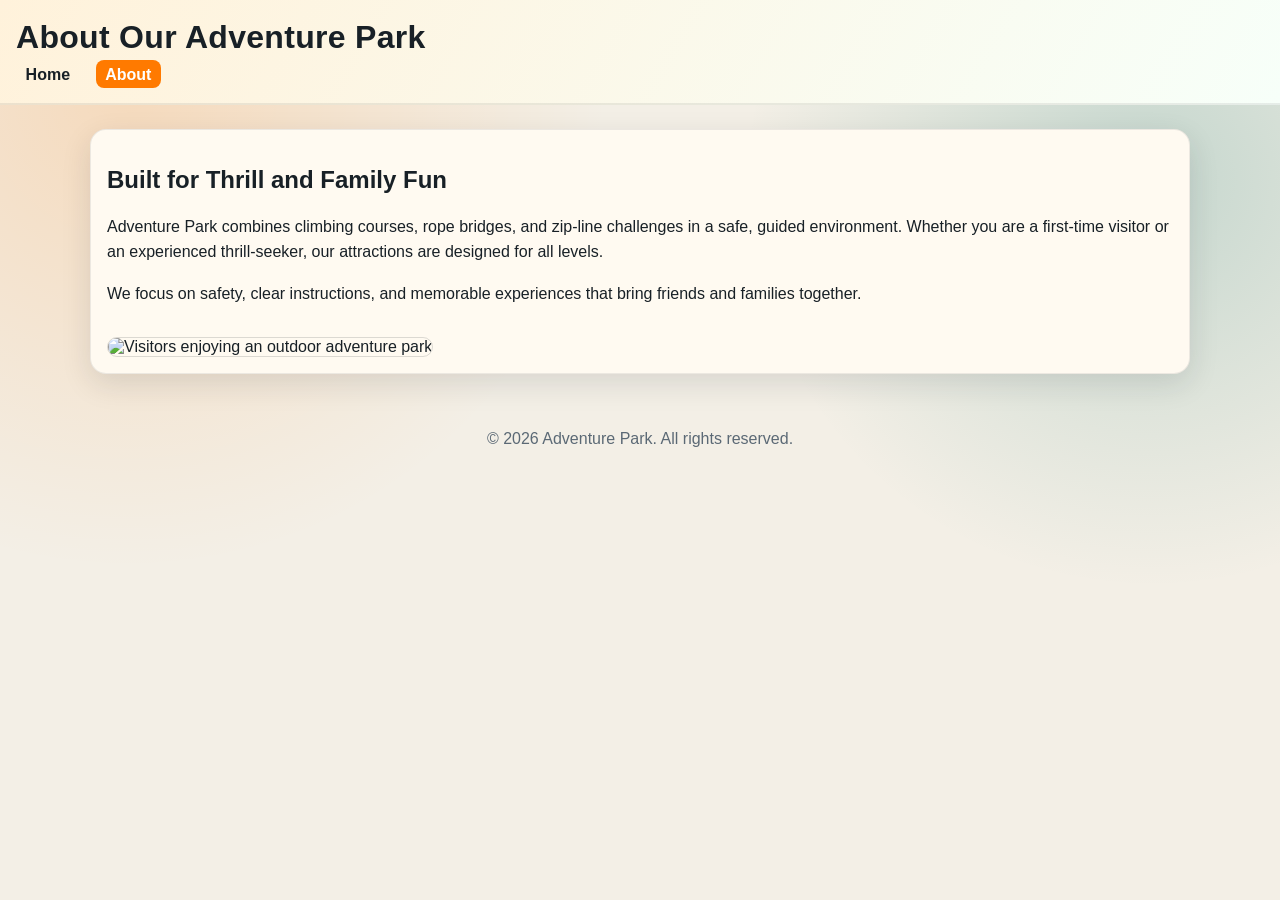
==== about.html @ 9f2a678f "Initial GLA4 Adventure Park website" ====
<!DOCTYPE html>
<!--
  Author: Student Submission
  AI Declaration:
  GitHub Copilot was used to help draft code, explain parts of the assignment by drawing parallels to PLC programming and robotics principles, and help fix errors and refine the code.
  Technical background: PLC programming and robotics systems.
-->
<html lang="en">
<head>
  <meta charset="UTF-8" />
  <meta name="viewport" content="width=device-width, initial-scale=1.0" />
  <title>About Adventure Park</title>
  <link rel="stylesheet" href="css/style.css" />
</head>
<body>
  <header class="site-header">
    <h1>About Our Adventure Park</h1>
    <nav>
      <ul class="nav-list">
        <li><a href="index.html">Home</a></li>
        <li><a href="about.html" class="active">About</a></li>
      </ul>
    </nav>
  </header>

  <main class="layout">
    <section class="panel about-panel">
      <h2>Built for Thrill and Family Fun</h2>
      <p>
        Adventure Park combines climbing courses, rope bridges, and zip-line challenges
        in a safe, guided environment. Whether you are a first-time visitor or an
        experienced thrill-seeker, our attractions are designed for all levels.
      </p>
      <p>
        We focus on safety, clear instructions, and memorable experiences that bring
        friends and families together.
      </p>
      <img
        class="about-image"
        src="https://images.unsplash.com/photo-1506905925346-21bda4d32df4?auto=format&fit=crop&w=1200&q=80"
        alt="Visitors enjoying an outdoor adventure park"
      />
    </section>
  </main>

  <footer class="site-footer">
    <p>&copy; <span id="currentYear">0000</span> Adventure Park. All rights reserved.</p>
  </footer>

  <script src="js/booking.js" defer></script>
</body>
</html>
---- css/style.css ----
:root {
  --bg: #f3efe6;
  --surface: #fffaf1;
  --surface-2: #ffffff;
  --ink: #182026;
  --muted: #5b6975;
  --accent: #ff7a00;
  --accent-2: #0f766e;
  --danger: #b42318;
  --ok: #166534;
  --shadow: 0 10px 30px rgba(24, 32, 38, 0.12);
}

* {
  box-sizing: border-box;
}

body {
  margin: 0;
  font-family: "Trebuchet MS", "Segoe UI", sans-serif;
  color: var(--ink);
  background:
    radial-gradient(circle at 10% 10%, rgba(255, 122, 0, 0.18), transparent 34%),
    radial-gradient(circle at 90% 20%, rgba(15, 118, 110, 0.2), transparent 30%),
    var(--bg);
  min-height: 100vh;
}

.site-header {
  padding: 1.2rem 1rem;
  background: linear-gradient(120deg, #fff2db, #f7fff9);
  border-bottom: 2px solid rgba(24, 32, 38, 0.08);
  position: sticky;
  top: 0;
  z-index: 10;
}

.site-header h1 {
  margin: 0 0 0.6rem;
  letter-spacing: 0.3px;
}

.nav-list {
  list-style: none;
  display: flex;
  gap: 1rem;
  margin: 0;
  padding: 0;
}

.nav-list a {
  text-decoration: none;
  color: var(--ink);
  font-weight: 700;
  padding: 0.35rem 0.6rem;
  border-radius: 0.5rem;
}

.nav-list a:hover,
.nav-list a.active {
  background: var(--accent);
  color: #fff;
}

.layout {
  width: min(1100px, 94%);
  margin: 1.5rem auto;
  display: grid;
  gap: 1rem;
}

.panel {
  background: var(--surface);
  border: 1px solid rgba(24, 32, 38, 0.08);
  border-radius: 1rem;
  padding: 1rem;
  box-shadow: var(--shadow);
  animation: riseIn 0.45s ease;
}

.ticket-form {
  display: grid;
  gap: 0.5rem;
}

.ticket-form input,
.search-wrap input {
  border: 1px solid #ced4da;
  border-radius: 0.5rem;
  padding: 0.6rem;
  font: inherit;
}

.ticket-form button {
  margin-top: 0.5rem;
  border: 0;
  border-radius: 0.6rem;
  padding: 0.75rem 0.9rem;
  font: inherit;
  font-weight: 700;
  color: #fff;
  background: linear-gradient(90deg, var(--accent), #ff9b4a);
  cursor: pointer;
}

.ticket-form button:hover {
  filter: brightness(0.95);
}

.confirmation {
  font-weight: 700;
  color: var(--ok);
}

.search-wrap {
  display: grid;
  gap: 0.35rem;
  margin-bottom: 0.8rem;
}

.stats {
  display: flex;
  flex-wrap: wrap;
  gap: 1rem;
  margin-bottom: 0.8rem;
  color: var(--muted);
}

.loading {
  color: var(--muted);
  font-style: italic;
}

.error {
  color: var(--danger);
  font-weight: 700;
}

.user-grid {
  display: grid;
  grid-template-columns: repeat(auto-fit, minmax(240px, 1fr));
  gap: 0.8rem;
}

.user-card {
  background: var(--surface-2);
  border: 1px solid rgba(24, 32, 38, 0.12);
  border-radius: 0.8rem;
  padding: 0.9rem;
  display: grid;
  gap: 0.45rem;
}

.user-card img {
  width: 74px;
  height: 74px;
  border-radius: 50%;
  object-fit: cover;
  border: 2px solid rgba(15, 118, 110, 0.3);
}

.user-card p {
  margin: 0;
}

.posts-list {
  display: grid;
  gap: 0.7rem;
}

.post-item {
  background: #fff;
  border-left: 5px solid var(--accent-2);
  padding: 0.7rem;
  border-radius: 0.5rem;
}

.post-item h3 {
  margin: 0 0 0.35rem;
  text-transform: capitalize;
}

.post-item p {
  margin: 0;
  color: #334155;
}

.about-panel p {
  line-height: 1.6;
}

.about-image {
  margin-top: 0.9rem;
  width: 100%;
  max-height: 420px;
  object-fit: cover;
  border-radius: 0.8rem;
  border: 1px solid rgba(24, 32, 38, 0.15);
}

.site-footer {
  text-align: center;
  padding: 1rem;
  margin-top: 1.2rem;
  color: var(--muted);
}

@keyframes riseIn {
  from {
    transform: translateY(8px);
    opacity: 0;
  }
  to {
    transform: translateY(0);
    opacity: 1;
  }
}

@media (max-width: 640px) {
  .site-header {
    position: static;
  }

  .site-header h1 {
    font-size: 1.3rem;
  }
}
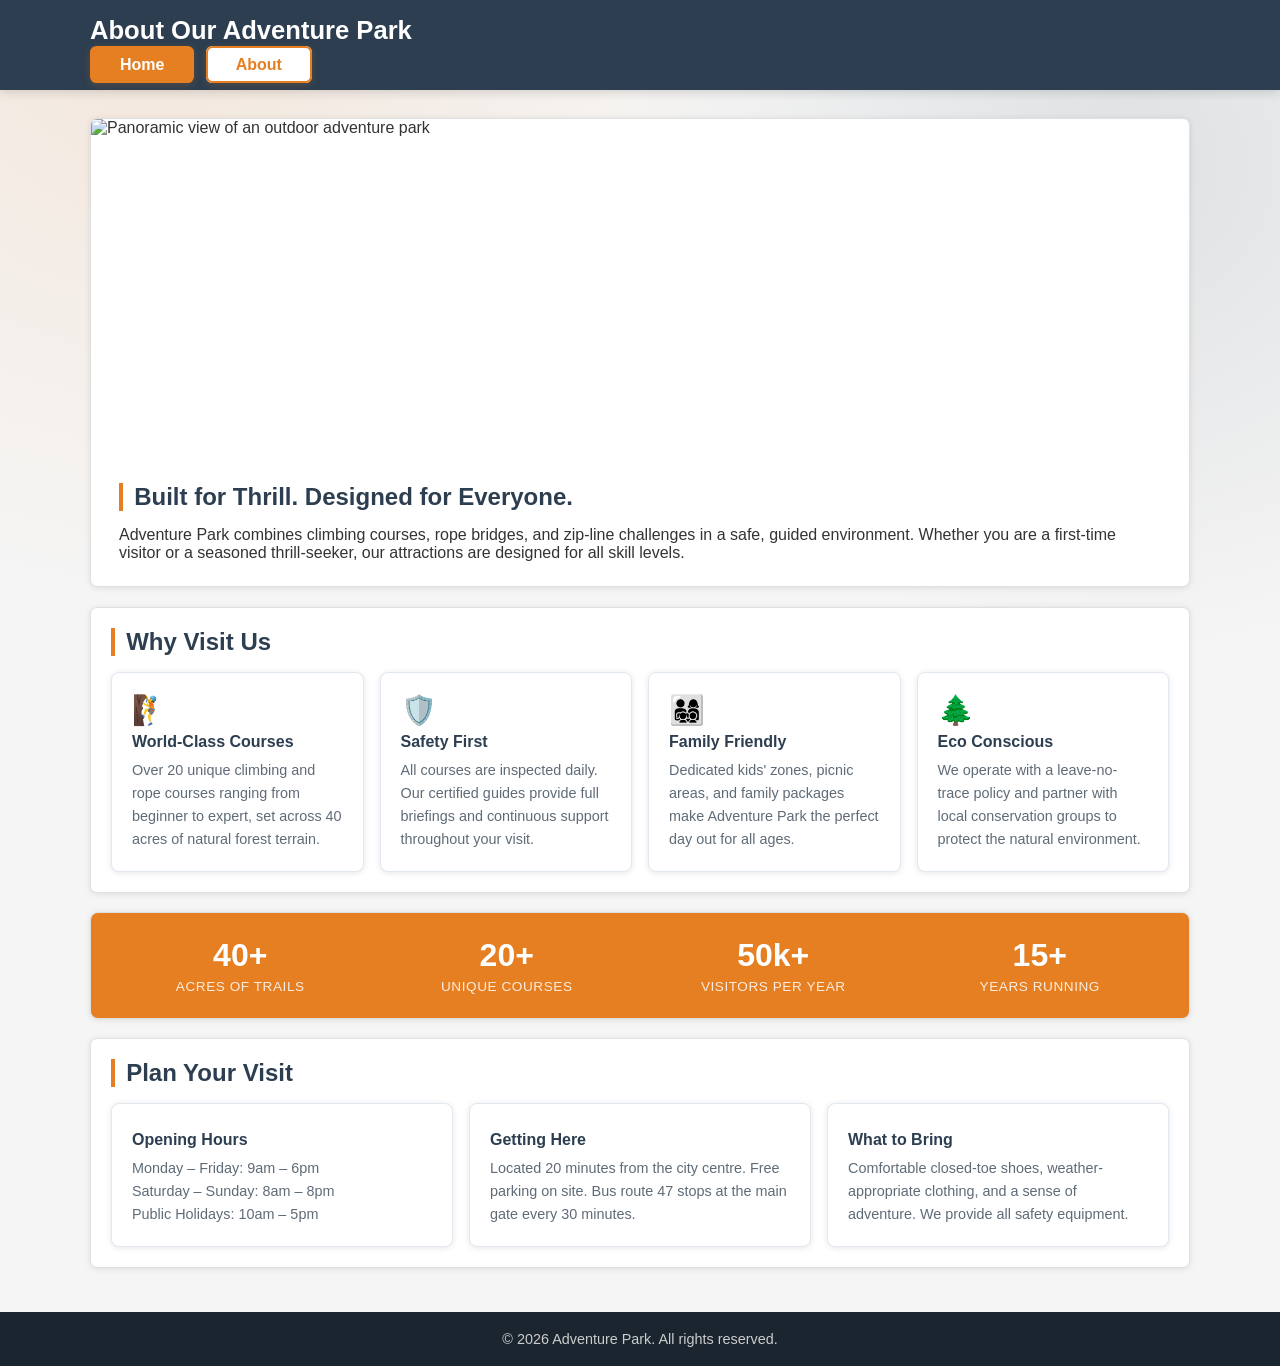
==== commit 52969233: "enhance-about-page" ====
--- a/about.html
+++ b/about.html
@@ -24,23 +24,82 @@
   </header>
 
   <main class="layout">
-    <section class="panel about-panel">
-      <h2>Built for Thrill and Family Fun</h2>
-      <p>
-        Adventure Park combines climbing courses, rope bridges, and zip-line challenges
-        in a safe, guided environment. Whether you are a first-time visitor or an
-        experienced thrill-seeker, our attractions are designed for all levels.
-      </p>
-      <p>
-        We focus on safety, clear instructions, and memorable experiences that bring
-        friends and families together.
-      </p>
+
+    <section class="panel about-hero">
       <img
-        class="about-image"
-        src="https://images.unsplash.com/photo-1506905925346-21bda4d32df4?auto=format&fit=crop&w=1200&q=80"
-        alt="Visitors enjoying an outdoor adventure park"
+        class="about-hero-image"
+        src="https://images.unsplash.com/photo-1506905925346-21bda4d32df4?auto=format&fit=crop&w=1400&q=80"
+        alt="Panoramic view of an outdoor adventure park"
       />
+      <div class="about-hero-text">
+        <h2>Built for Thrill. Designed for Everyone.</h2>
+        <p>Adventure Park combines climbing courses, rope bridges, and zip-line challenges in a safe, guided environment. Whether you are a first-time visitor or a seasoned thrill-seeker, our attractions are designed for all skill levels.</p>
+      </div>
     </section>
+
+    <section class="panel">
+      <h2>Why Visit Us</h2>
+      <div class="about-grid">
+        <div class="about-card">
+          <span class="about-icon">🧗</span>
+          <h3>World-Class Courses</h3>
+          <p>Over 20 unique climbing and rope courses ranging from beginner to expert, set across 40 acres of natural forest terrain.</p>
+        </div>
+        <div class="about-card">
+          <span class="about-icon">🛡️</span>
+          <h3>Safety First</h3>
+          <p>All courses are inspected daily. Our certified guides provide full briefings and continuous support throughout your visit.</p>
+        </div>
+        <div class="about-card">
+          <span class="about-icon">👨‍👩‍👧‍👦</span>
+          <h3>Family Friendly</h3>
+          <p>Dedicated kids' zones, picnic areas, and family packages make Adventure Park the perfect day out for all ages.</p>
+        </div>
+        <div class="about-card">
+          <span class="about-icon">🌲</span>
+          <h3>Eco Conscious</h3>
+          <p>We operate with a leave-no-trace policy and partner with local conservation groups to protect the natural environment.</p>
+        </div>
+      </div>
+    </section>
+
+    <section class="panel about-stats">
+      <div class="stat-item">
+        <span class="stat-number">40+</span>
+        <span class="stat-label">Acres of Trails</span>
+      </div>
+      <div class="stat-item">
+        <span class="stat-number">20+</span>
+        <span class="stat-label">Unique Courses</span>
+      </div>
+      <div class="stat-item">
+        <span class="stat-number">50k+</span>
+        <span class="stat-label">Visitors Per Year</span>
+      </div>
+      <div class="stat-item">
+        <span class="stat-number">15+</span>
+        <span class="stat-label">Years Running</span>
+      </div>
+    </section>
+
+    <section class="panel">
+      <h2>Plan Your Visit</h2>
+      <div class="about-grid">
+        <div class="about-card">
+          <h3>Opening Hours</h3>
+          <p>Monday – Friday: 9am – 6pm<br>Saturday – Sunday: 8am – 8pm<br>Public Holidays: 10am – 5pm</p>
+        </div>
+        <div class="about-card">
+          <h3>Getting Here</h3>
+          <p>Located 20 minutes from the city centre. Free parking on site. Bus route 47 stops at the main gate every 30 minutes.</p>
+        </div>
+        <div class="about-card">
+          <h3>What to Bring</h3>
+          <p>Comfortable closed-toe shoes, weather-appropriate clothing, and a sense of adventure. We provide all safety equipment.</p>
+        </div>
+      </div>
+    </section>
+
   </main>
 
   <footer class="site-footer">
--- a/css/style.css
+++ b/css/style.css
@@ -1,227 +1,476 @@
+/*
+  Styling Note:
+  This stylesheet is adapted from the author's prior portfolio design system
+  and tailored for the Adventure Park project requirements.
+*/
+
 :root {
-  --bg: #f3efe6;
-  --surface: #fffaf1;
-  --surface-2: #ffffff;
-  --ink: #182026;
-  --muted: #5b6975;
-  --accent: #ff7a00;
-  --accent-2: #0f766e;
-  --danger: #b42318;
-  --ok: #166534;
-  --shadow: 0 10px 30px rgba(24, 32, 38, 0.12);
-}
-
-* {
+  --colour-primary: #2c3e50;
+  --colour-accent: #e67e22;
+  --colour-bg: #f5f5f5;
+  --colour-surface: #ffffff;
+  --colour-text: #333333;
+  --colour-muted: #5f6b77;
+  --colour-footer-bg: #1a252f;
+  --colour-footer-text: #cccccc;
+  --colour-ok-bg: #dff6e5;
+  --colour-ok-text: #155724;
+  --colour-error-bg: #fde2e2;
+  --colour-error-text: #721c24;
+  --radius: 8px;
+  --shadow-soft: 0 1px 6px rgba(0, 0, 0, 0.1);
+  --shadow-lift: 0 6px 18px rgba(0, 0, 0, 0.12);
+  --font-main: "Segoe UI", Tahoma, Geneva, Verdana, sans-serif;
+}
+
+*,
+*::before,
+*::after {
   box-sizing: border-box;
+  margin: 0;
+  padding: 0;
 }
 
 body {
-  margin: 0;
-  font-family: "Trebuchet MS", "Segoe UI", sans-serif;
-  color: var(--ink);
+  font-family: var(--font-main);
+  color: var(--colour-text);
   background:
-    radial-gradient(circle at 10% 10%, rgba(255, 122, 0, 0.18), transparent 34%),
-    radial-gradient(circle at 90% 20%, rgba(15, 118, 110, 0.2), transparent 30%),
-    var(--bg);
+    radial-gradient(circle at 12% 0%, rgba(230, 126, 34, 0.12), transparent 34%),
+    radial-gradient(circle at 88% 12%, rgba(44, 62, 80, 0.11), transparent 30%),
+    var(--colour-bg);
   min-height: 100vh;
+  display: flex;
+  flex-direction: column;
 }
 
 .site-header {
-  padding: 1.2rem 1rem;
-  background: linear-gradient(120deg, #fff2db, #f7fff9);
-  border-bottom: 2px solid rgba(24, 32, 38, 0.08);
+  background: var(--colour-primary);
+  color: #ffffff;
+  padding: 1rem 1.5rem;
   position: sticky;
   top: 0;
-  z-index: 10;
+  z-index: 100;
+  box-shadow: 0 2px 10px rgba(0, 0, 0, 0.15);
 }
 
 .site-header h1 {
-  margin: 0 0 0.6rem;
-  letter-spacing: 0.3px;
+  font-size: 1.6rem;
+  margin-bottom: 0.7rem;
+}
+
+.site-header h1,
+.site-header nav {
+  width: min(1100px, 100%);
+  margin-inline: auto;
 }
 
 .nav-list {
   list-style: none;
   display: flex;
-  gap: 1rem;
-  margin: 0;
-  padding: 0;
+  flex-wrap: wrap;
+  gap: 0.7rem;
 }
 
 .nav-list a {
+  background: var(--colour-accent);
+  color: #ffffff;
   text-decoration: none;
-  color: var(--ink);
-  font-weight: 700;
-  padding: 0.35rem 0.6rem;
-  border-radius: 0.5rem;
+  font-weight: 600;
+  padding: 0.5rem 1.75rem;
+  border: 2px solid transparent;
+  border-radius: 0.4em;
+  box-shadow: 0 2px 8px rgba(230, 126, 34, 0.22);
+  transition: background 0.2s ease, color 0.2s ease, border-color 0.2s ease, transform 0.2s ease;
 }
 
 .nav-list a:hover,
 .nav-list a.active {
-  background: var(--accent);
-  color: #fff;
+  background: #ffffff;
+  color: var(--colour-accent);
+  border-color: var(--colour-accent);
+  transform: translateY(-1px);
 }
 
 .layout {
   width: min(1100px, 94%);
-  margin: 1.5rem auto;
-  display: grid;
-  gap: 1rem;
+  margin: 1.75rem auto;
+  display: grid;
+  gap: 1.2rem;
+  flex: 1;
 }
 
 .panel {
-  background: var(--surface);
-  border: 1px solid rgba(24, 32, 38, 0.08);
-  border-radius: 1rem;
-  padding: 1rem;
-  box-shadow: var(--shadow);
-  animation: riseIn 0.45s ease;
+  background: var(--colour-surface);
+  border: 1px solid #e0e0e0;
+  border-radius: 0.45rem;
+  padding: 1.25rem;
+  box-shadow: var(--shadow-soft);
+  animation: riseIn 0.4s ease;
+}
+
+.panel h2 {
+  color: var(--colour-primary);
+  border-left: 4px solid var(--colour-accent);
+  padding-left: 0.7rem;
+  margin-bottom: 0.95rem;
 }
 
 .ticket-form {
   display: grid;
-  gap: 0.5rem;
+  gap: 0.55rem;
+}
+
+.ticket-form label,
+.search-wrap label {
+  font-weight: 600;
 }
 
 .ticket-form input,
 .search-wrap input {
-  border: 1px solid #ced4da;
-  border-radius: 0.5rem;
-  padding: 0.6rem;
   font: inherit;
+  border: 1px solid #c7ced6;
+  border-radius: 6px;
+  padding: 0.62rem 0.72rem;
+  background: #ffffff;
+}
+
+.ticket-form input:focus,
+.search-wrap input:focus {
+  outline: 2px solid rgba(230, 126, 34, 0.25);
+  border-color: var(--colour-accent);
 }
 
 .ticket-form button {
-  margin-top: 0.5rem;
-  border: 0;
-  border-radius: 0.6rem;
-  padding: 0.75rem 0.9rem;
+  margin-top: 0.45rem;
+  border: none;
+  border-radius: 6px;
+  background: var(--colour-accent);
+  color: #ffffff;
   font: inherit;
   font-weight: 700;
-  color: #fff;
-  background: linear-gradient(90deg, var(--accent), #ff9b4a);
+  padding: 0.72rem 0.95rem;
   cursor: pointer;
+  transition: background 0.2s ease, transform 0.2s ease;
 }
 
 .ticket-form button:hover {
-  filter: brightness(0.95);
+  background: #cf6d17;
+  transform: translateY(-1px);
 }
 
 .confirmation {
-  font-weight: 700;
-  color: var(--ok);
+  margin-top: 0.85rem;
+  line-height: 1.5;
+}
+
+.confirmation:not(:empty) {
+  padding: 0.7rem 0.8rem;
+  border-radius: 6px;
+  background: var(--colour-surface);
+  border-left: 4px solid var(--colour-accent);
+  color: var(--colour-primary);
+  font-weight: 600;
 }
 
 .search-wrap {
   display: grid;
   gap: 0.35rem;
-  margin-bottom: 0.8rem;
+  margin-bottom: 0.85rem;
 }
 
 .stats {
   display: flex;
   flex-wrap: wrap;
-  gap: 1rem;
-  margin-bottom: 0.8rem;
-  color: var(--muted);
+  gap: 1rem 1.6rem;
+  color: var(--colour-muted);
+  margin-bottom: 0.85rem;
+  font-weight: 600;
 }
 
 .loading {
-  color: var(--muted);
+  color: var(--colour-muted);
   font-style: italic;
-}
-
-.error {
-  color: var(--danger);
-  font-weight: 700;
+  margin-bottom: 0.55rem;
+}
+
+.error:not(:empty) {
+  background: var(--colour-error-bg);
+  color: var(--colour-error-text);
+  border-radius: 6px;
+  padding: 0.6rem 0.75rem;
+  margin-bottom: 0.7rem;
+  font-weight: 600;
 }
 
 .user-grid {
   display: grid;
   grid-template-columns: repeat(auto-fit, minmax(240px, 1fr));
-  gap: 0.8rem;
+  gap: 0.95rem;
 }
 
 .user-card {
-  background: var(--surface-2);
-  border: 1px solid rgba(24, 32, 38, 0.12);
-  border-radius: 0.8rem;
-  padding: 0.9rem;
+  background: #ffffff;
+  border: 1px solid #d9dee4;
+  border-left: 4px solid var(--colour-accent);
+  border-radius: 0.35rem;
+  padding: 0.95rem;
   display: grid;
   gap: 0.45rem;
+  box-shadow: 0 1px 4px rgba(0, 0, 0, 0.07);
+  transition: transform 0.2s ease, box-shadow 0.2s ease;
+  cursor: pointer;
+}
+
+.user-card:hover,
+.post-item:hover {
+  transform: translateY(-2px);
+  box-shadow: var(--shadow-lift);
 }
 
 .user-card img {
-  width: 74px;
-  height: 74px;
+  width: 76px;
+  height: 76px;
   border-radius: 50%;
   object-fit: cover;
-  border: 2px solid rgba(15, 118, 110, 0.3);
+  border: 2px solid rgba(230, 126, 34, 0.5);
 }
 
 .user-card p {
   margin: 0;
+  line-height: 1.4;
 }
 
 .posts-list {
   display: grid;
-  gap: 0.7rem;
+  gap: 0.75rem;
 }
 
 .post-item {
-  background: #fff;
-  border-left: 5px solid var(--accent-2);
-  padding: 0.7rem;
-  border-radius: 0.5rem;
+  background: #ffffff;
+  border-left: 4px solid var(--colour-primary);
+  border-radius: 0.35rem;
+  padding: 0.85rem 0.9rem;
+  box-shadow: 0 1px 4px rgba(0, 0, 0, 0.07);
+  cursor: pointer;
 }
 
 .post-item h3 {
-  margin: 0 0 0.35rem;
+  color: var(--colour-primary);
+  margin-bottom: 0.4rem;
   text-transform: capitalize;
+  font-size: 1.02rem;
 }
 
 .post-item p {
+  color: #4c5a66;
+  line-height: 1.5;
+}
+
+.modal-backdrop {
+  position: fixed;
+  inset: 0;
+  background: rgba(17, 24, 39, 0.68);
+  display: none;
+  align-items: center;
+  justify-content: center;
+  padding: 1rem;
+  z-index: 200;
+}
+
+.modal-backdrop.is-open {
+  display: flex;
+}
+
+.modal-card {
+  width: min(560px, 100%);
+  max-height: 85vh;
+  overflow: auto;
+  background: var(--colour-surface);
+  border-radius: 0.6rem;
+  padding: 1.1rem 1.15rem 1.2rem;
+  box-shadow: var(--shadow-lift);
+  position: relative;
+}
+
+.modal-close {
+  position: absolute;
+  top: 0.65rem;
+  right: 0.75rem;
+  border: none;
+  background: transparent;
+  color: var(--colour-primary);
+  font-size: 1.35rem;
+  cursor: pointer;
+}
+
+.modal-hero {
+  display: flex;
+  gap: 0.9rem;
+  align-items: center;
+  margin-bottom: 0.8rem;
+}
+
+.modal-hero img {
+  width: 72px;
+  height: 72px;
+  border-radius: 50%;
+  object-fit: cover;
+}
+
+.modal-note {
+  margin-top: 0.7rem;
+  color: var(--colour-muted);
+  font-style: italic;
+}
+
+.about-panel p {
+  line-height: 1.7;
+  margin-bottom: 0.75rem;
+}
+
+.about-image {
+  width: 100%;
+  max-height: 430px;
+  object-fit: cover;
+  border-radius: 0.4rem;
+  border: 1px solid #d9dee4;
+  box-shadow: var(--shadow-soft);
+}
+
+/* About page */
+.about-hero {
+  padding: 0;
+  overflow: hidden;
+}
+
+.about-hero-image {
+  width: 100%;
+  height: 340px;
+  object-fit: cover;
+  display: block;
+}
+
+.about-hero-text {
+  padding: 1.5rem 1.75rem;
+}
+
+.about-hero-text h2 {
+  margin-top: 0;
+}
+
+.about-grid {
+  display: grid;
+  grid-template-columns: repeat(auto-fit, minmax(220px, 1fr));
+  gap: 1rem;
+  margin-top: 1rem;
+}
+
+.about-card {
+  background: var(--colour-surface);
+  border-radius: 8px;
+  padding: 1.25rem;
+  border: 1px solid #e2e8f0;
+  box-shadow: var(--shadow-soft);
+}
+
+.about-card h3 {
+  margin: 0.4rem 0 0.5rem;
+  font-size: 1rem;
+  color: var(--colour-primary);
+}
+
+.about-card p {
   margin: 0;
-  color: #334155;
-}
-
-.about-panel p {
+  font-size: 0.9rem;
+  color: var(--colour-muted);
   line-height: 1.6;
 }
 
-.about-image {
-  margin-top: 0.9rem;
-  width: 100%;
-  max-height: 420px;
-  object-fit: cover;
-  border-radius: 0.8rem;
-  border: 1px solid rgba(24, 32, 38, 0.15);
-}
+.about-icon {
+  font-size: 1.8rem;
+}
+
+.about-stats {
+  display: grid;
+  grid-template-columns: repeat(auto-fit, minmax(130px, 1fr));
+  gap: 1rem;
+  text-align: center;
+  background: var(--colour-accent);
+  border-radius: 8px;
+  padding: 1.5rem;
+}
+
+.stat-item {
+  display: flex;
+  flex-direction: column;
+  gap: 0.3rem;
+}
+
+.stat-number {
+  font-size: 2rem;
+  font-weight: 700;
+  color: #fff;
+}
+
+.stat-label {
+  font-size: 0.85rem;
+  color: rgba(255,255,255,0.85);
+  text-transform: uppercase;
+  letter-spacing: 0.04em;
+}
+
 
 .site-footer {
+  background: var(--colour-footer-bg);
+  color: var(--colour-footer-text);
   text-align: center;
-  padding: 1rem;
-  margin-top: 1.2rem;
-  color: var(--muted);
+  padding: 1.2rem 1rem;
+  margin-top: 1rem;
+  font-size: 0.9rem;
 }
 
 @keyframes riseIn {
   from {
+    opacity: 0;
     transform: translateY(8px);
-    opacity: 0;
   }
   to {
+    opacity: 1;
     transform: translateY(0);
-    opacity: 1;
-  }
-}
-
-@media (max-width: 640px) {
+  }
+}
+
+@media (max-width: 768px) {
+  .site-header {
+    padding: 0.9rem 1rem;
+  }
+
+  .site-header h1 {
+    font-size: 1.35rem;
+  }
+
+  .layout {
+    width: min(96%, 1100px);
+    margin: 1.1rem auto;
+  }
+}
+
+@media (max-width: 480px) {
   .site-header {
     position: static;
   }
 
-  .site-header h1 {
-    font-size: 1.3rem;
-  }
-}
+  .nav-list a {
+    padding: 0.42rem 1.05rem;
+    font-size: 0.92rem;
+  }
+
+  .panel {
+    padding: 0.95rem;
+  }
+
+  .stats {
+    gap: 0.6rem 1rem;
+    font-size: 0.95rem;
+  }
+}
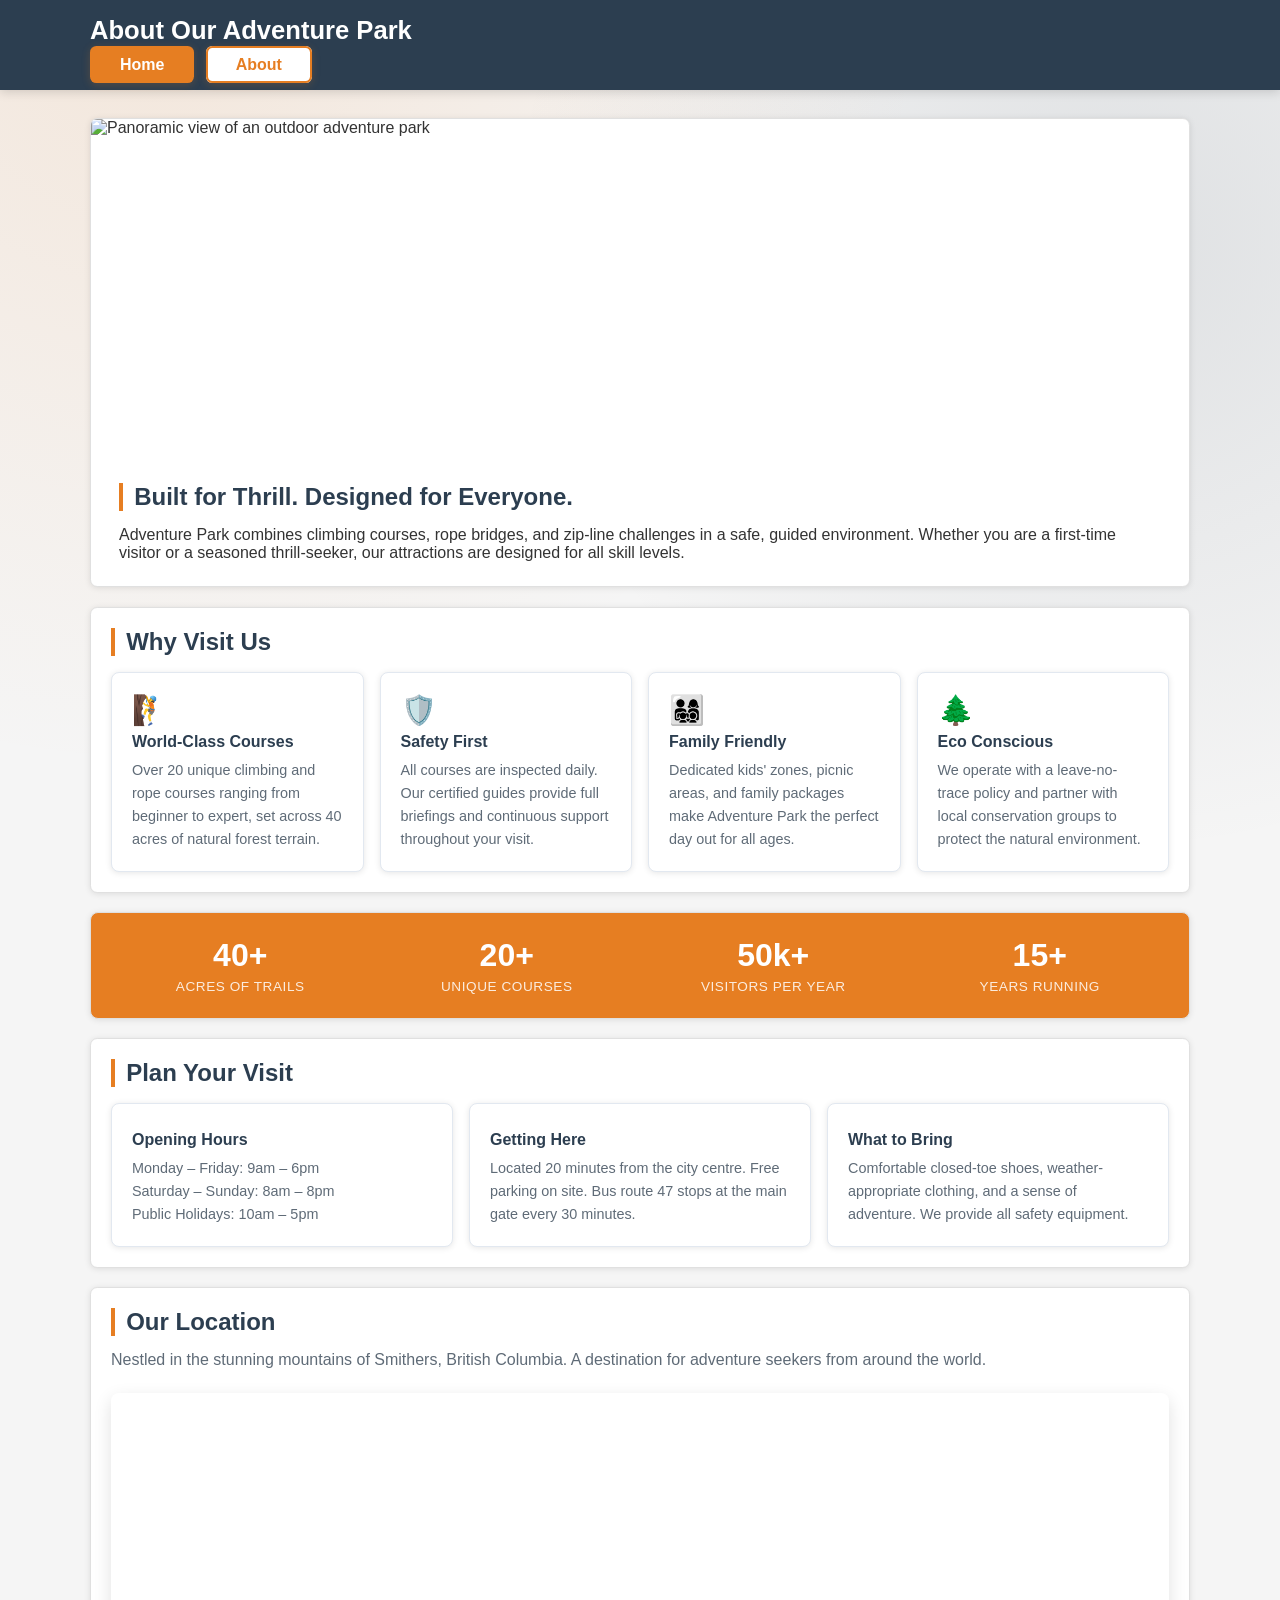
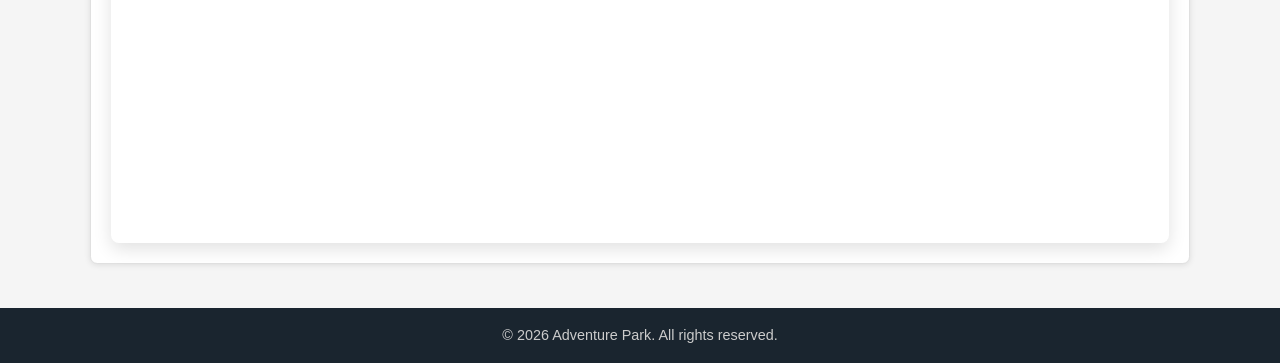
==== commit 01fdaae5: "Add Smithers BC location map to about page" ====
--- a/about.html
+++ b/about.html
@@ -100,6 +100,14 @@
       </div>
     </section>
 
+    <section class="panel">
+      <h2>Our Location</h2>
+      <p style="margin-bottom: 1.5rem; color: var(--colour-muted);">Nestled in the stunning mountains of Smithers, British Columbia. A destination for adventure seekers from around the world.</p>
+      <div class="map-container">
+        <iframe class="map-embed" src="https://www.google.com/maps?q=Smithers,+BC,+Canada&output=embed" allowfullscreen="" loading="lazy" referrerpolicy="no-referrer-when-downgrade"></iframe>
+      </div>
+    </section>
+
   </main>
 
   <footer class="site-footer">
--- a/css/style.css
+++ b/css/style.css
@@ -419,6 +419,20 @@
   letter-spacing: 0.04em;
 }
 
+/* Map Embed */
+.map-container {
+  width: 100%;
+  height: 450px;
+  border-radius: var(--radius);
+  overflow: hidden;
+  box-shadow: var(--shadow-lift);
+}
+
+.map-embed {
+  width: 100%;
+  height: 100%;
+  border: none;
+}
 
 .site-footer {
   background: var(--colour-footer-bg);
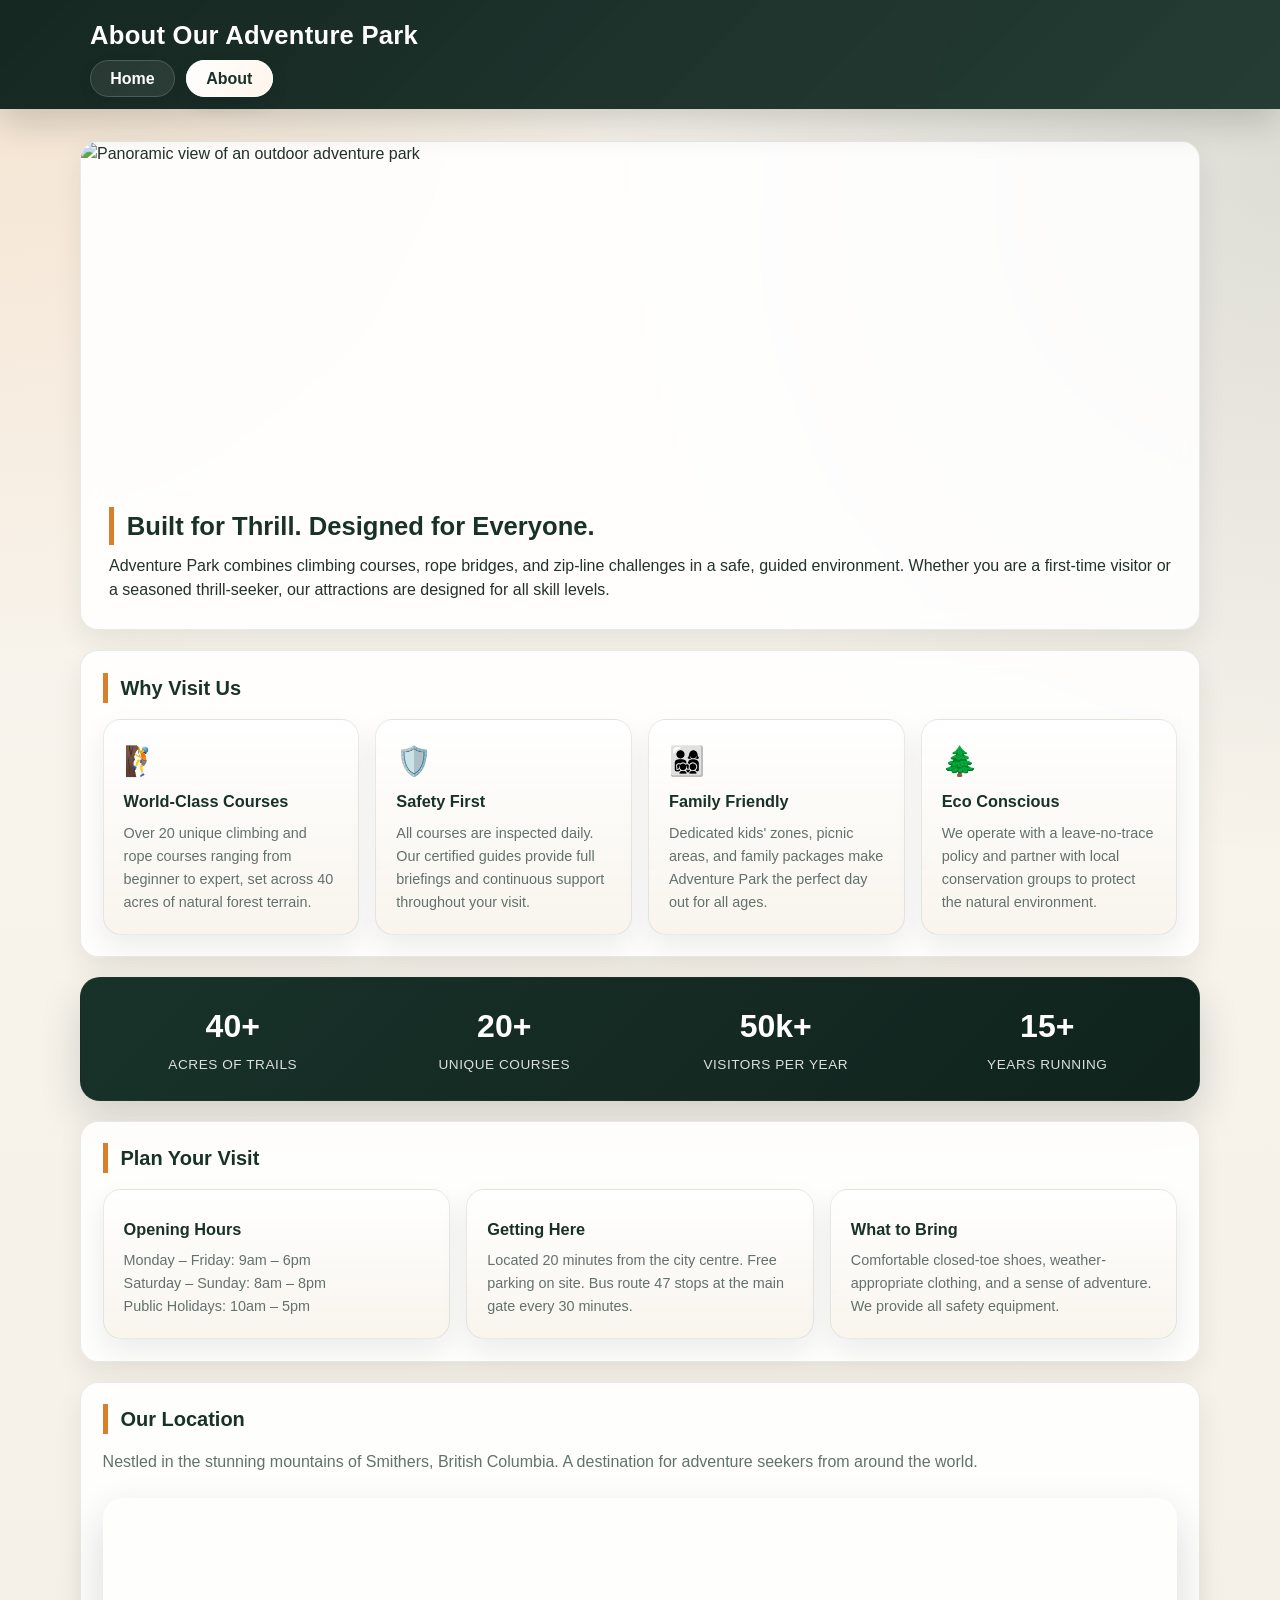
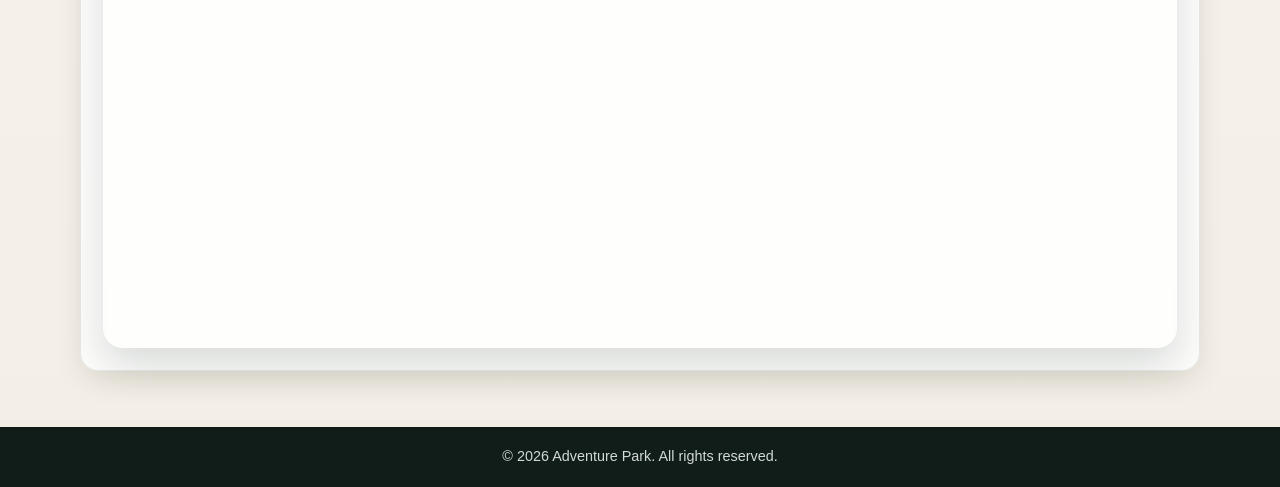
==== commit 1379d16d: "refine_adventure_park_ui_and_unique_guest_emails" ====
--- a/about.html
+++ b/about.html
@@ -10,7 +10,7 @@
   <meta charset="UTF-8" />
   <meta name="viewport" content="width=device-width, initial-scale=1.0" />
   <title>About Adventure Park</title>
-  <link rel="stylesheet" href="css/style.css" />
+  <link rel="stylesheet" href="css/style.css?v=20260626-3" />
 </head>
 <body>
   <header class="site-header">
--- a/css/style.css
+++ b/css/style.css
@@ -5,21 +5,26 @@
 */
 
 :root {
-  --colour-primary: #2c3e50;
-  --colour-accent: #e67e22;
-  --colour-bg: #f5f5f5;
-  --colour-surface: #ffffff;
-  --colour-text: #333333;
-  --colour-muted: #5f6b77;
-  --colour-footer-bg: #1a252f;
-  --colour-footer-text: #cccccc;
+  --colour-primary: #18322a;
+  --colour-primary-strong: #10231d;
+  --colour-accent: #d97f2b;
+  --colour-accent-soft: rgba(217, 127, 43, 0.14);
+  --colour-bg: #f4efe6;
+  --colour-surface: rgba(255, 255, 255, 0.88);
+  --colour-surface-solid: #ffffff;
+  --colour-text: #24312c;
+  --colour-muted: #63716d;
+  --colour-footer-bg: #111d18;
+  --colour-footer-text: #d3d9d5;
   --colour-ok-bg: #dff6e5;
   --colour-ok-text: #155724;
   --colour-error-bg: #fde2e2;
   --colour-error-text: #721c24;
-  --radius: 8px;
-  --shadow-soft: 0 1px 6px rgba(0, 0, 0, 0.1);
-  --shadow-lift: 0 6px 18px rgba(0, 0, 0, 0.12);
+  --radius: 18px;
+  --radius-sm: 12px;
+  --shadow-soft: 0 12px 28px rgba(19, 35, 28, 0.08);
+  --shadow-lift: 0 18px 42px rgba(19, 35, 28, 0.16);
+  --shadow-glow: 0 0 0 1px rgba(255, 255, 255, 0.5), 0 18px 48px rgba(19, 35, 28, 0.12);
   --font-main: "Segoe UI", Tahoma, Geneva, Verdana, sans-serif;
 }
 
@@ -35,27 +40,30 @@
   font-family: var(--font-main);
   color: var(--colour-text);
   background:
-    radial-gradient(circle at 12% 0%, rgba(230, 126, 34, 0.12), transparent 34%),
-    radial-gradient(circle at 88% 12%, rgba(44, 62, 80, 0.11), transparent 30%),
-    var(--colour-bg);
+    radial-gradient(circle at top left, rgba(217, 127, 43, 0.16), transparent 28%),
+    radial-gradient(circle at right 8%, rgba(24, 50, 42, 0.12), transparent 30%),
+    linear-gradient(180deg, #faf6ef 0%, var(--colour-bg) 100%);
   min-height: 100vh;
   display: flex;
   flex-direction: column;
+  line-height: 1.5;
 }
 
 .site-header {
-  background: var(--colour-primary);
+  background: linear-gradient(135deg, rgba(16, 35, 29, 0.98), rgba(24, 50, 42, 0.94));
   color: #ffffff;
-  padding: 1rem 1.5rem;
+  padding: 1rem 1.5rem 1.1rem;
   position: sticky;
   top: 0;
   z-index: 100;
-  box-shadow: 0 2px 10px rgba(0, 0, 0, 0.15);
+  box-shadow: 0 14px 36px rgba(11, 24, 19, 0.18);
+  backdrop-filter: blur(10px);
 }
 
 .site-header h1 {
-  font-size: 1.6rem;
-  margin-bottom: 0.7rem;
+  font-size: clamp(1.45rem, 2vw, 1.9rem);
+  margin-bottom: 0.8rem;
+  letter-spacing: 0.01em;
 }
 
 .site-header h1,
@@ -72,47 +80,50 @@
 }
 
 .nav-list a {
-  background: var(--colour-accent);
+  background: rgba(255, 255, 255, 0.08);
   color: #ffffff;
   text-decoration: none;
   font-weight: 600;
-  padding: 0.5rem 1.75rem;
-  border: 2px solid transparent;
-  border-radius: 0.4em;
-  box-shadow: 0 2px 8px rgba(230, 126, 34, 0.22);
-  transition: background 0.2s ease, color 0.2s ease, border-color 0.2s ease, transform 0.2s ease;
+  padding: 0.58rem 1.2rem;
+  border: 1px solid rgba(255, 255, 255, 0.16);
+  border-radius: 999px;
+  box-shadow: 0 4px 14px rgba(0, 0, 0, 0.08);
+  transition: background 0.2s ease, color 0.2s ease, border-color 0.2s ease, transform 0.2s ease, box-shadow 0.2s ease;
 }
 
 .nav-list a:hover,
 .nav-list a.active {
-  background: #ffffff;
-  color: var(--colour-accent);
-  border-color: var(--colour-accent);
+  background: linear-gradient(135deg, #ffffff, #fff5ea);
+  color: var(--colour-primary);
+  border-color: rgba(255, 255, 255, 0.72);
   transform: translateY(-1px);
+  box-shadow: 0 8px 18px rgba(0, 0, 0, 0.12);
 }
 
 .layout {
-  width: min(1100px, 94%);
-  margin: 1.75rem auto;
-  display: grid;
-  gap: 1.2rem;
+  width: min(1120px, 94%);
+  margin: 2rem auto 2.5rem;
+  display: grid;
+  gap: 1.25rem;
   flex: 1;
 }
 
 .panel {
   background: var(--colour-surface);
-  border: 1px solid #e0e0e0;
-  border-radius: 0.45rem;
-  padding: 1.25rem;
+  border: 1px solid rgba(72, 95, 84, 0.12);
+  border-radius: var(--radius);
+  padding: 1.35rem;
   box-shadow: var(--shadow-soft);
+  backdrop-filter: blur(10px);
   animation: riseIn 0.4s ease;
 }
 
 .panel h2 {
   color: var(--colour-primary);
-  border-left: 4px solid var(--colour-accent);
-  padding-left: 0.7rem;
-  margin-bottom: 0.95rem;
+  border-left: 5px solid var(--colour-accent);
+  padding-left: 0.8rem;
+  margin-bottom: 1rem;
+  font-size: 1.25rem;
 }
 
 .ticket-form {
@@ -128,33 +139,35 @@
 .ticket-form input,
 .search-wrap input {
   font: inherit;
-  border: 1px solid #c7ced6;
-  border-radius: 6px;
+  border: 1px solid rgba(57, 76, 68, 0.18);
+  border-radius: 12px;
   padding: 0.62rem 0.72rem;
-  background: #ffffff;
+  background: rgba(255, 255, 255, 0.95);
+  box-shadow: inset 0 1px 2px rgba(15, 25, 20, 0.04);
 }
 
 .ticket-form input:focus,
 .search-wrap input:focus {
-  outline: 2px solid rgba(230, 126, 34, 0.25);
+  outline: 3px solid rgba(217, 127, 43, 0.18);
   border-color: var(--colour-accent);
 }
 
 .ticket-form button {
   margin-top: 0.45rem;
   border: none;
-  border-radius: 6px;
-  background: var(--colour-accent);
+  border-radius: 12px;
+  background: linear-gradient(135deg, var(--colour-accent), #e6a04a);
   color: #ffffff;
   font: inherit;
   font-weight: 700;
   padding: 0.72rem 0.95rem;
   cursor: pointer;
-  transition: background 0.2s ease, transform 0.2s ease;
+  transition: background 0.2s ease, transform 0.2s ease, box-shadow 0.2s ease;
+  box-shadow: 0 10px 24px rgba(217, 127, 43, 0.24);
 }
 
 .ticket-form button:hover {
-  background: #cf6d17;
+  background: linear-gradient(135deg, #c96f1f, #d98d36);
   transform: translateY(-1px);
 }
 
@@ -165,8 +178,8 @@
 
 .confirmation:not(:empty) {
   padding: 0.7rem 0.8rem;
-  border-radius: 6px;
-  background: var(--colour-surface);
+  border-radius: 12px;
+  background: linear-gradient(135deg, rgba(255, 255, 255, 0.95), rgba(255, 244, 230, 0.9));
   border-left: 4px solid var(--colour-accent);
   color: var(--colour-primary);
   font-weight: 600;
@@ -209,30 +222,31 @@
 }
 
 .user-card {
-  background: #ffffff;
-  border: 1px solid #d9dee4;
-  border-left: 4px solid var(--colour-accent);
-  border-radius: 0.35rem;
+  background: linear-gradient(180deg, rgba(255, 255, 255, 0.98), rgba(250, 247, 240, 0.96));
+  border: 1px solid rgba(73, 95, 84, 0.14);
+  border-left: 5px solid var(--colour-accent);
+  border-radius: var(--radius-sm);
   padding: 0.95rem;
   display: grid;
-  gap: 0.45rem;
+  gap: 0.5rem;
   box-shadow: 0 1px 4px rgba(0, 0, 0, 0.07);
-  transition: transform 0.2s ease, box-shadow 0.2s ease;
+  transition: transform 0.2s ease, box-shadow 0.2s ease, border-color 0.2s ease;
   cursor: pointer;
 }
 
 .user-card:hover,
 .post-item:hover {
-  transform: translateY(-2px);
+  transform: translateY(-3px);
   box-shadow: var(--shadow-lift);
 }
 
 .user-card img {
-  width: 76px;
-  height: 76px;
+  width: 82px;
+  height: 82px;
   border-radius: 50%;
   object-fit: cover;
-  border: 2px solid rgba(230, 126, 34, 0.5);
+  border: 3px solid rgba(217, 127, 43, 0.45);
+  box-shadow: 0 10px 22px rgba(0, 0, 0, 0.08);
 }
 
 .user-card p {
@@ -246,9 +260,9 @@
 }
 
 .post-item {
-  background: #ffffff;
-  border-left: 4px solid var(--colour-primary);
-  border-radius: 0.35rem;
+  background: linear-gradient(180deg, rgba(255, 255, 255, 0.98), rgba(242, 248, 245, 0.94));
+  border-left: 5px solid var(--colour-primary);
+  border-radius: var(--radius-sm);
   padding: 0.85rem 0.9rem;
   box-shadow: 0 1px 4px rgba(0, 0, 0, 0.07);
   cursor: pointer;
@@ -269,7 +283,7 @@
 .modal-backdrop {
   position: fixed;
   inset: 0;
-  background: rgba(17, 24, 39, 0.68);
+  background: rgba(12, 19, 16, 0.74);
   display: none;
   align-items: center;
   justify-content: center;
@@ -285,10 +299,10 @@
   width: min(560px, 100%);
   max-height: 85vh;
   overflow: auto;
-  background: var(--colour-surface);
-  border-radius: 0.6rem;
+  background: linear-gradient(180deg, rgba(255, 255, 255, 0.98), rgba(247, 243, 236, 0.98));
+  border-radius: 22px;
   padding: 1.1rem 1.15rem 1.2rem;
-  box-shadow: var(--shadow-lift);
+  box-shadow: var(--shadow-glow);
   position: relative;
 }
 
@@ -315,6 +329,7 @@
   height: 72px;
   border-radius: 50%;
   object-fit: cover;
+  border: 3px solid rgba(217, 127, 43, 0.3);
 }
 
 .modal-note {
@@ -332,8 +347,8 @@
   width: 100%;
   max-height: 430px;
   object-fit: cover;
-  border-radius: 0.4rem;
-  border: 1px solid #d9dee4;
+  border-radius: 18px;
+  border: 1px solid rgba(73, 95, 84, 0.14);
   box-shadow: var(--shadow-soft);
 }
 
@@ -351,11 +366,13 @@
 }
 
 .about-hero-text {
-  padding: 1.5rem 1.75rem;
+  padding: 1.55rem 1.75rem 1.7rem;
 }
 
 .about-hero-text h2 {
   margin-top: 0;
+  margin-bottom: 0.55rem;
+  font-size: clamp(1.35rem, 2vw, 1.9rem);
 }
 
 .about-grid {
@@ -366,16 +383,16 @@
 }
 
 .about-card {
-  background: var(--colour-surface);
-  border-radius: 8px;
+  background: linear-gradient(180deg, rgba(255, 255, 255, 0.98), rgba(248, 244, 236, 0.92));
+  border-radius: 18px;
   padding: 1.25rem;
-  border: 1px solid #e2e8f0;
+  border: 1px solid rgba(73, 95, 84, 0.12);
   box-shadow: var(--shadow-soft);
 }
 
 .about-card h3 {
   margin: 0.4rem 0 0.5rem;
-  font-size: 1rem;
+  font-size: 1.02rem;
   color: var(--colour-primary);
 }
 
@@ -395,9 +412,10 @@
   grid-template-columns: repeat(auto-fit, minmax(130px, 1fr));
   gap: 1rem;
   text-align: center;
-  background: var(--colour-accent);
-  border-radius: 8px;
+  background: linear-gradient(135deg, var(--colour-primary), var(--colour-primary-strong));
+  border-radius: 20px;
   padding: 1.5rem;
+  box-shadow: var(--shadow-lift);
 }
 
 .stat-item {
@@ -423,7 +441,7 @@
 .map-container {
   width: 100%;
   height: 450px;
-  border-radius: var(--radius);
+  border-radius: 20px;
   overflow: hidden;
   box-shadow: var(--shadow-lift);
 }
@@ -454,6 +472,29 @@
   }
 }
 
+@keyframes subtleDrift {
+  from {
+    transform: translateY(0);
+  }
+  to {
+    transform: translateY(-2px);
+  }
+}
+
+.panel,
+.about-card,
+.user-card,
+.post-item {
+  animation: riseIn 0.45s ease both;
+}
+
+.panel:hover,
+.about-card:hover,
+.user-card:hover,
+.post-item:hover {
+  animation: subtleDrift 0.25s ease both;
+}
+
 @media (max-width: 768px) {
   .site-header {
     padding: 0.9rem 1rem;
@@ -467,6 +508,15 @@
     width: min(96%, 1100px);
     margin: 1.1rem auto;
   }
+
+  .about-hero-text,
+  .panel {
+    padding: 1.1rem;
+  }
+
+  .about-hero-image {
+    height: 260px;
+  }
 }
 
 @media (max-width: 480px) {
@@ -483,8 +533,22 @@
     padding: 0.95rem;
   }
 
+  .about-grid,
+  .user-grid,
+  .posts-list {
+    gap: 0.8rem;
+  }
+
   .stats {
     gap: 0.6rem 1rem;
     font-size: 0.95rem;
   }
-}
+
+  .about-stats {
+    padding: 1.1rem;
+  }
+
+  .stat-number {
+    font-size: 1.6rem;
+  }
+}
